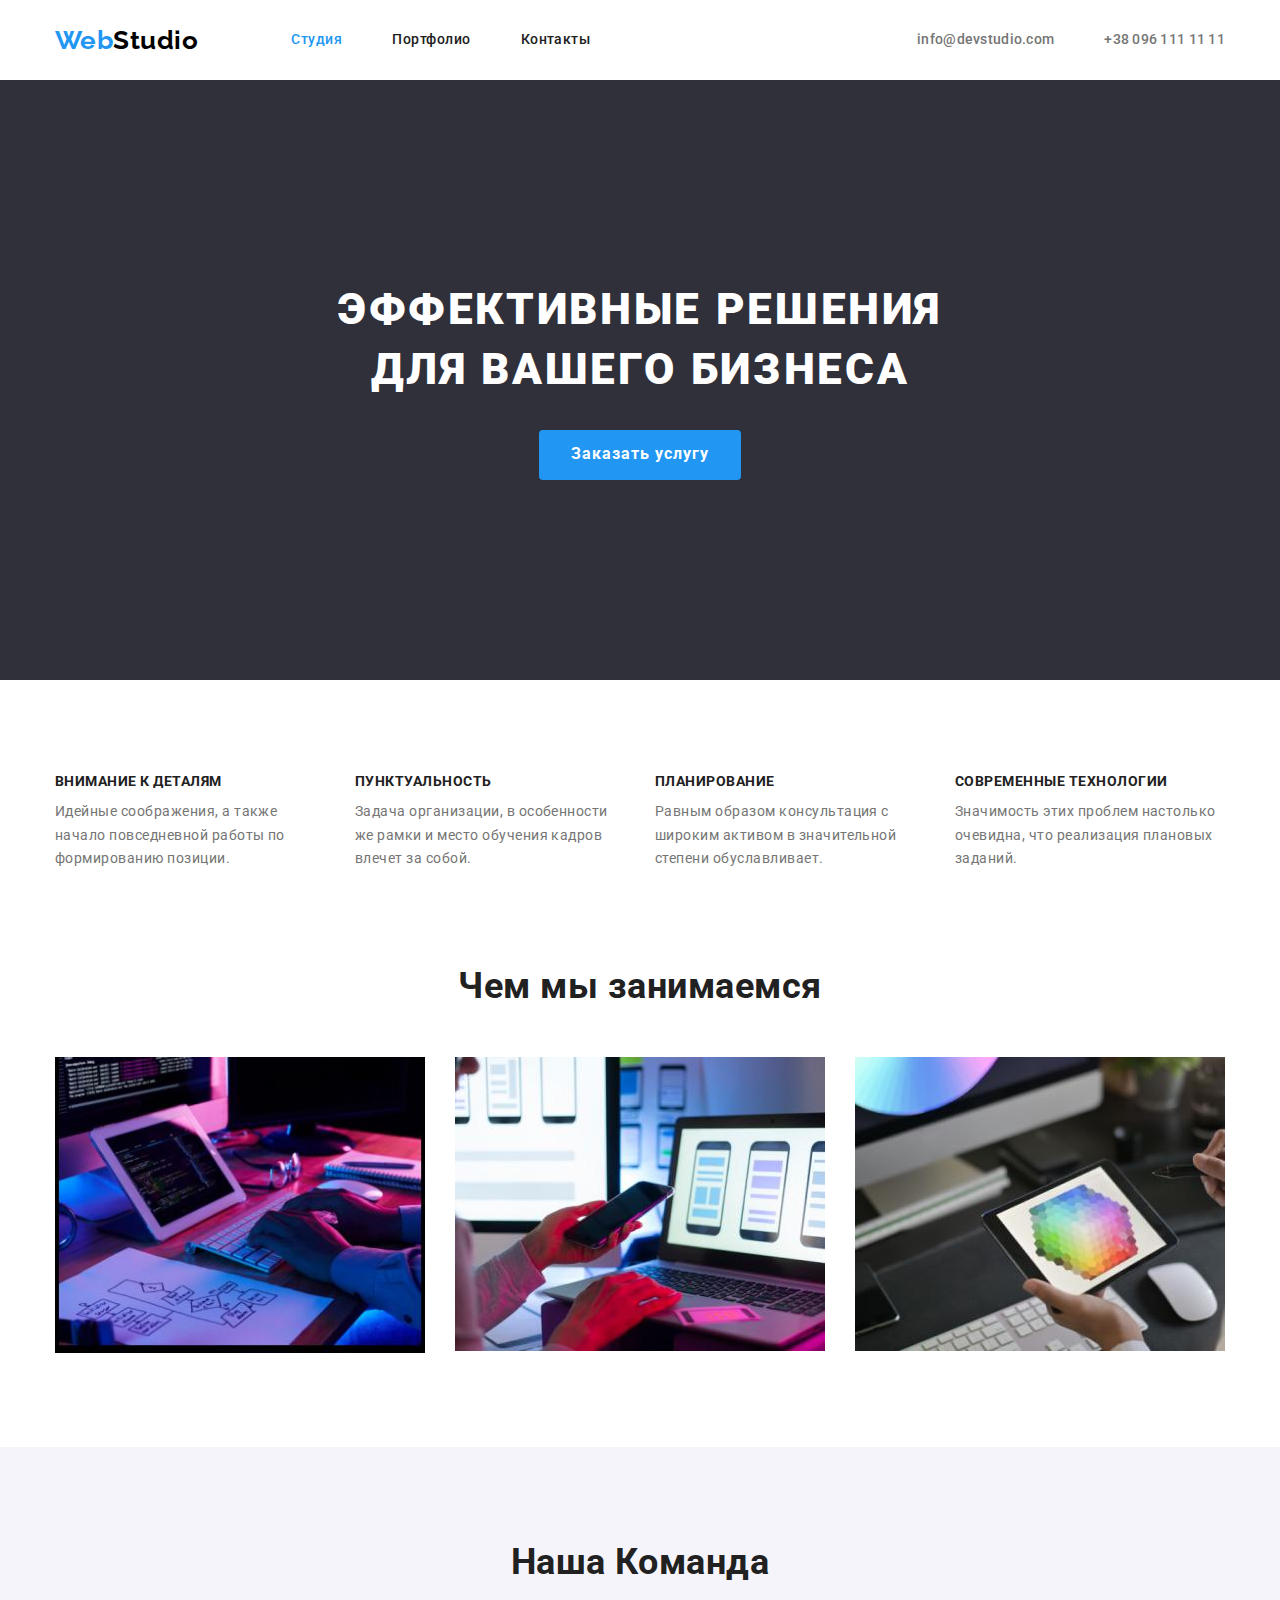
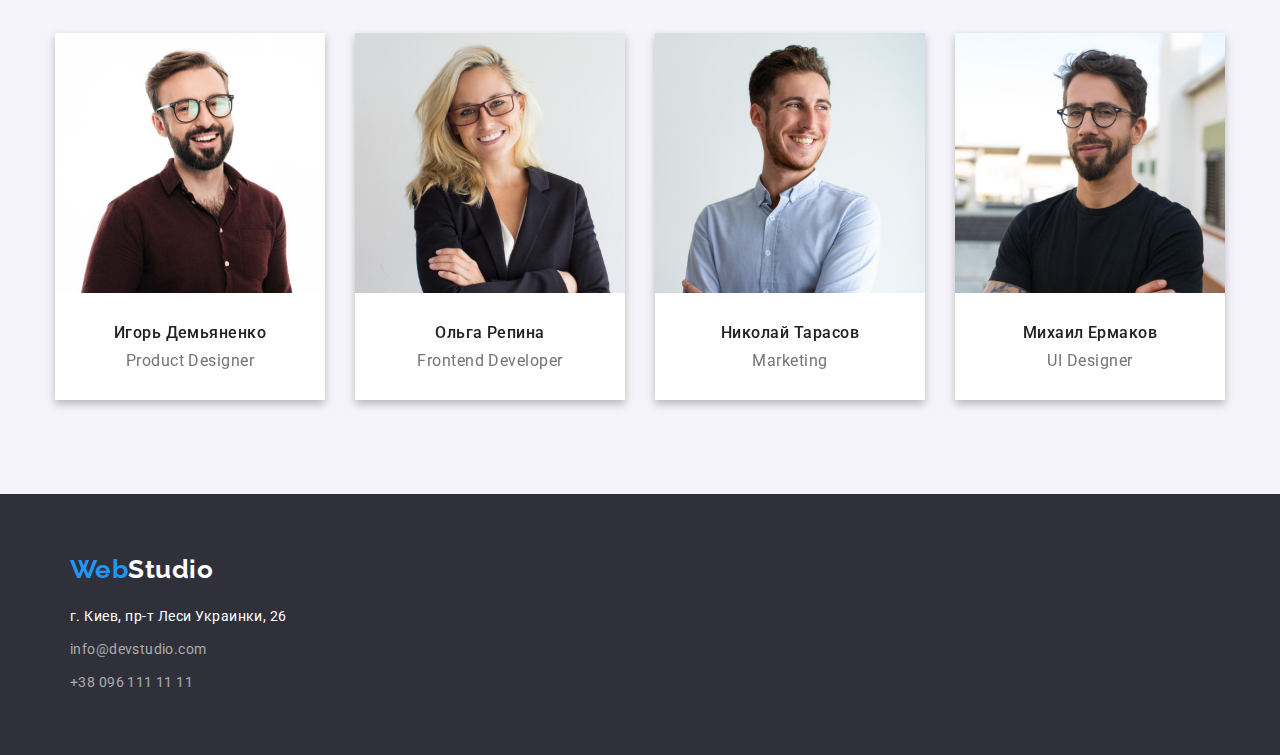
==== index.html @ 94cdcaba "Copying files" ====
<!DOCTYPE html>
<html lang="ru">
<head>
    <meta charset="UTF-8">
    <meta http-equiv="X-UA-Compatible" content="IE=edge">
    <meta name="viewport" content="width=device-width, initial-scale=1.0">
    <title>Студия</title>
    <link rel="preconnect" href="https://fonts.googleapis.com">
    <link rel="preconnect" href="https://fonts.gstatic.com" crossorigin>
    <link href="https://fonts.googleapis.com/css2?family=Raleway:wght@700&family=Roboto:wght@400;500;700;900&display=swap" rel="stylesheet">
    <link rel="stylesheet" href="https://cdnjs.cloudflare.com/ajax/libs/modern-normalize/1.1.0/modern-normalize.min.css">
    <link rel="stylesheet" href="./css/styles.css">
</head>
<body class="page">
        <!-- Header -->
        <header class="header">
            <div class="container nav">
                <nav class="nav-flex">
                    <a href="./index.html" class="logo">Web<span class="studio">Studio</span></a>
                    <ul class="page-nav list">
                        <li class="item"><a href="./index.html" class="link current">Студия</a></li>
                        <li class="item"><a href="./portfolio.html" class="link">Портфолио</a></li>
                        <li class="item"><a href="" class="link">Контакты</a></li>
                    </ul>
                </nav>
                <ul class="page-contacts list">
                    <li class="item"><a href="mailto:info@devstudio.com" class="contacts-link header">info@devstudio.com</a> </li>
                    <li class="item"><a href="tel:+380961111111" class="contacts-link header">+38 096 111 11 11</a> </li>
                </ul>
            </div>
        </header>
        
        <!-- Main -->
        <main>
            <section class="head">
                <div class="container head"> 
                    <h1 class="head-main"> Эффективные решения <br> для вашего бизнеса</h1>
                    <button class="button primary">Заказать услугу</button>
                </div>
            </section>
            <!-- Head -->

            <!-- Наши Особенности -->
            <section class="section our-advantages">
                <div class="container our-advantages">
                    <h2 class="hide">Наши преимущества</h2>
                    <ul class="advantages list">
                        <li class="advantage-teg">
                            <h3 class="title">Внимание к деталям</h3>
                            <p class="advantage-paragraph">Идейные соображения, а также начало повседневной работы по формированию позиции.
                            </p>
                        </li>
                        <li class="advantage-teg">
                            <h3 class="title">Пунктуальность</h3>
                            <p class="advantage-paragraph">Задача организации, в особенности же рамки и место обучения кадров влечет за
                                собой.</p>
                        </li>
                        <li class="advantage-teg">
                            <h3 class="title">Планирование</h3>
                            <p class="advantage-paragraph">Равным образом консультация с широким активом в значительной степени
                                обуславливает.</p>
                        </li>
                        <li class="advantage-teg">
                            <h3 class="title">Современные технологии</h3>
                            <p class="advantage-paragraph">Значимость этих проблем настолько очевидна, что реализация плановых заданий.</p>
                        </li>
                    </ul>
                </div>
            </section>
            <!-- Чем мы занимаемся -->
            <section class="section our-work">
                <div class="container our-work">
                    <h2 class="section-title">Чем мы занимаемся</h2>
                    <ul class="what-we-do list">
                        <li><img src="./images/what_we_do/box1.jpg" alt="working_with_computer" width="370"></li>
                        <li><img src="./images/what_we_do/box2.jpg" alt="phone_with_computer" width="370"></li>
                        <li><img src="./images/what_we_do/box3.jpg" alt="using_tablet" width="370"></li>
                    </ul>
                </div>
            </section>
            <!-- Наша Команда -->
            <section class="section team">
                <div class="container teamlist">
                    <h2 class="section-title">Наша Команда</h2>
                    <ul class="our-team list">
                        <li class="teammate"><img src="./images/ourteam/1.jpg" alt="Product_Designer" width="270">
                            <div class="team-member">
                                <h3 class="title">Игорь Демьяненко</h3>
                                <p>Product Designer</p>
                            </div>
                        </li>
                        <li class="teammate"><img src="./images/ourteam/2.jpg" alt="Frontend_Developer" width="270">
                            <div class="team-member">
                                <h3 class="title">Ольга Репина</h3>
                                <p>Frontend Developer</p>
                            </div>    
                        </li>
                        <li class="teammate"><img src="./images/ourteam/3.jpg" alt="Marketing" width="270">
                            <div class="team-member">
                                <h3 class="title">Николай Тарасов</h3>
                                <p>Marketing</p>
                            </div>
                        </li>
                        <li class="teammate"><img src="./images/ourteam/4.jpg" alt="UI_Designer" width="270">
                            <div class="team-member">
                                <h3 class="title">Михаил Ермаков</h3>
                                <p>UI Designer</p>
                            </div>

                        </li>
                    </ul>
                </div>
                
            </section>
        </main>
        <!-- Bottom -->
        <footer class="footer">
            <div class="container bottom">
                <div class="container bottom-nav">
                    <a href="./index.html" class="logo">Web<span class="studio-footer">Studio</span></a>
                    <address class="adress">
                        <p>
                            г. Киев, пр-т Леси Украинки, 26
                        </p>
                        <ul class="footer-adress list">
                            <li><a href="mailto:info@devstudio.com" class="contacts-link footer">info@devstudio.com</a></li>
                            <li><a href="tel:+380961111111" class="contacts-link footer">+38 096 111 11 11</a></li>
                        </ul>
                    </address>
                </div>
            </div>
        </footer>
</body>
</html>
---- css/styles.css ----
:root {
    --primary-text-color: #757575;
    --title-text-color: #212121;
    --accent-text-color: #2196F3;
    --background-color: #FFFFFF;
    --background-color-special: #2F303A;
    --additionat-text-color: #FFFFFF;
    --portfolio-button-background: #F5F4FA;
    --primary-botton-hover :#188CE8;
    --our-team-bg-color :#F5F4FA;
    --footer-adress-color :rgba(100%, 100%, 100%, 60%);
    --bottom-border-header :#ECECEC;
}

/* Body */
h1,h2,h3,ul,p {
    padding: 0;
    margin: 0;
}
.page {
    background-color: var(--background-color);
    color: var(--primary-text-color);
    font-family: 'Roboto', sans-serif;
    letter-spacing: 0.03em;
}
.container {
    width: 1200px;
    padding-left: 15px;
    padding-right: 15px;
    margin-left: auto;
    margin-right: auto;
}
.section {
    padding-top: 94px;
    padding-bottom: 94px;
}

/* Header */
.header {
    border-bottom:var(--bottom-border-header);
    display: block;
}
.logo {
    color: var(--accent-text-color);
    font-family: 'Raleway',sans-serif;
    font-weight: 700;
    font-size: 26px;
    line-height: 1.19;
}

.list {
    list-style: none;
}

.studio {
    color: #000000;
}

/* Page-nav */
.nav-flex, .page-nav, .page-contacts, .container.nav {
    display: flex;
    align-items: center;
}


.page-nav.list .item:not(:last-child) {
    margin-right: 50px;
}
.page-nav {
   margin-left: 93px; 
}

.page-nav .link {
    display: block;
    padding-top: 32px;
    padding-bottom: 32px;

    color: var(--title-text-color);
    font-family: inherit;
    font-weight: 500;
    font-size: 14px;
    line-height: 1.14;
}
.page-nav .link:hover,
.page-nav .link:focus {
    color: var(--accent-text-color);
}
.page-nav .link.current {
    color: var(--accent-text-color)
}

/* Contacts */

.page-contacts .item + .item {
    margin-left: 50px;
}
.contacts-link.header{
color: var(--primary-text-color);

font-family: inherit;
font-weight: 500;
font-size: 14px;
line-height: 1.14;
letter-spacing: 0.02em;
}

.contacts-link.header:hover,
.contacts-link.header:focus 
{color: var(--accent-text-color);}

.page-contacts {
    margin-left: auto;
}
/* Main */
.section-title {
    color:var(--title-text-color) ;
    margin-bottom: 50px;
}

.section-title {
font-weight: 700;
font-size: 36px;
line-height: 42px;
text-align: center;

}

/* Section 1 Head */
.head {
    color: var(--additionat-text-color);
    background-color: var(--background-color-special);
    text-align: center;


}
.head-main {
    margin-bottom: 30px;

    font-family: inherit;
    font-weight: 900;
    font-size: 44px;
    line-height: 1.36;
    text-align: center;
    text-transform: uppercase;
    letter-spacing: 0.06em;
}
.container.head {
    padding-top: 200px;
    padding-bottom: 200px;
}

/* Section 2 advantages */
.hide {
    display: none;
}
.title {
    color:var(--title-text-color) ;

}
.advantages.list {
    display: flex;
    flex-wrap: wrap;
}
.advantages .advantage-teg {
    width: 270px;
}
.advantages .advantage-teg:not(:last-child) {
    margin-right: 30px;
}
.advantages.list .title {
font-weight: 700;
font-size: 14px;
line-height: 1.14;
text-transform: uppercase;

margin-bottom: 10px;
}
.advantage-paragraph {
font-size: 14px;
line-height: 1.71;
}


/* Section 3 what we do */
.section.our-work {
    padding-top: 0px;
}
.what-we-do {
    list-style: none;
    display: flex;
    justify-content: space-between;
}
.what-we-do img {
    display: block;
}

/* Our team */
.section.team {
    background-color:var(--our-team-bg-color) ;
}
.teammate {
filter: drop-shadow(0px 4px 4px rgba(0, 0, 0, 0.25));
}
.teammate img {
    display: block;
}
.our-team.list .title {
font-weight: 500;
font-size: 16px;
line-height: 1.19;

margin-bottom: 10px;
}
.our-team {
    display: flex;
}
.our-team .teammate:not(:last-child) {
    margin-right: 30px;
}
.teammate {
    background-color: var(--background-color);
}
.team-member {
    padding-top: 30px;
    padding-bottom: 30px;
    display: block;
    text-align: center;
    
}


/* Footer */
.footer {
    background-color: var(--background-color-special);
}
.studio-footer {
    color: var(--additionat-text-color);
}
.adress {
color: var(--additionat-text-color);
font-style: normal;
font-size: 14px;
line-height: 1.71;
}
.footer-adress.list :first-child {
    margin-bottom: 9px;
}
.contacts-link.footer {
color: var(--footer-adress-color);

font-size: 14px;
line-height: 1.71;
font-family: inherit;
letter-spacing: 0.03em;
}
.contacts-link, .link, .logo {
    text-decoration: none;
}
.contacts-link.footer:hover,
.contacts-link.footer:focus {
    color: var(--accent-text-color);
}
.container.bottom {
    padding-top: 60px;
    padding-bottom: 60px;
}
.container.bottom-nav {
    display: block;
} 
.container.bottom-nav .logo {
    margin-bottom: 20px;
    display: block;
}
.adress p {
  margin-bottom: 9px;  
}

/* Button */
.button {
    color: var(--additionat-text-color);
    background-color: var(--accent-text-color);
    cursor: pointer;
    border-radius: 4px;
    text-align: center;
}

.button.primary{
    color: var(--additionat-text-color);
    background-color: var(--accent-text-color);
    border: none;
    text-decoration: none;
    padding: 10px 32px;

    font-family: inherit;
    font-weight: 700;
    font-size: 16px;
    line-height: 1,88;
    min-height: 50px;
    min-width: 200px;
    letter-spacing: 0.06em;

}
.button.primary:hover {
    background-color:var(--primary-botton-hover) ;
}




/* Portfolio */
.filter {
    display: flex;
    justify-content: center;
    margin-bottom: 50px;
}
.filter li:not(:last-child) {
    margin-right: 8px;
}

.projects {
    display: flex;
    flex-wrap: wrap;
}
.project-items img {
    display: block;
}

.portfolio-flex {
    margin-right: 30px;
    margin-bottom: 30px;
}

.portfolio-flex:nth-child(3n) {
    margin-right: 0px;

}
.portfolio-flex:nth-last-child(-n+3) {
    margin-bottom: 0;
}

.projects.list .project-items {
    text-decoration: none;
}
.project-item {
    display: block;
    padding-top: 20px;
    padding-bottom: 20px;
    padding-left: 24px;
    padding-right: 24px;
    border: 1px solid #EEEEEE
}

.projects.list .title {
font-weight: 700;
font-size: 18px;
line-height: 2;
letter-spacing: 0.06em;
padding-bottom: 4px;
}

.projects.list p {
font-size: 16px;
line-height: 1.88;
letter-spacing: 0.03em;
color: var(--primary-text-color);
}

.button.selection {
color: var(--title-text-color);
background-color: var(--portfolio-button-background);

font-family: inherit;
font-weight: 500;
font-size: 16px;
line-height: 1.62;
text-align: center;

border: none;
padding: 6px 22px;
}

.button.selection:hover,
.button.selection:focus {
    background-color: var(--accent-text-color);
    color: var(--additionat-text-color);
    filter: drop-shadow(0px 4px 4px rgba(0, 0, 0, 0.25));
}
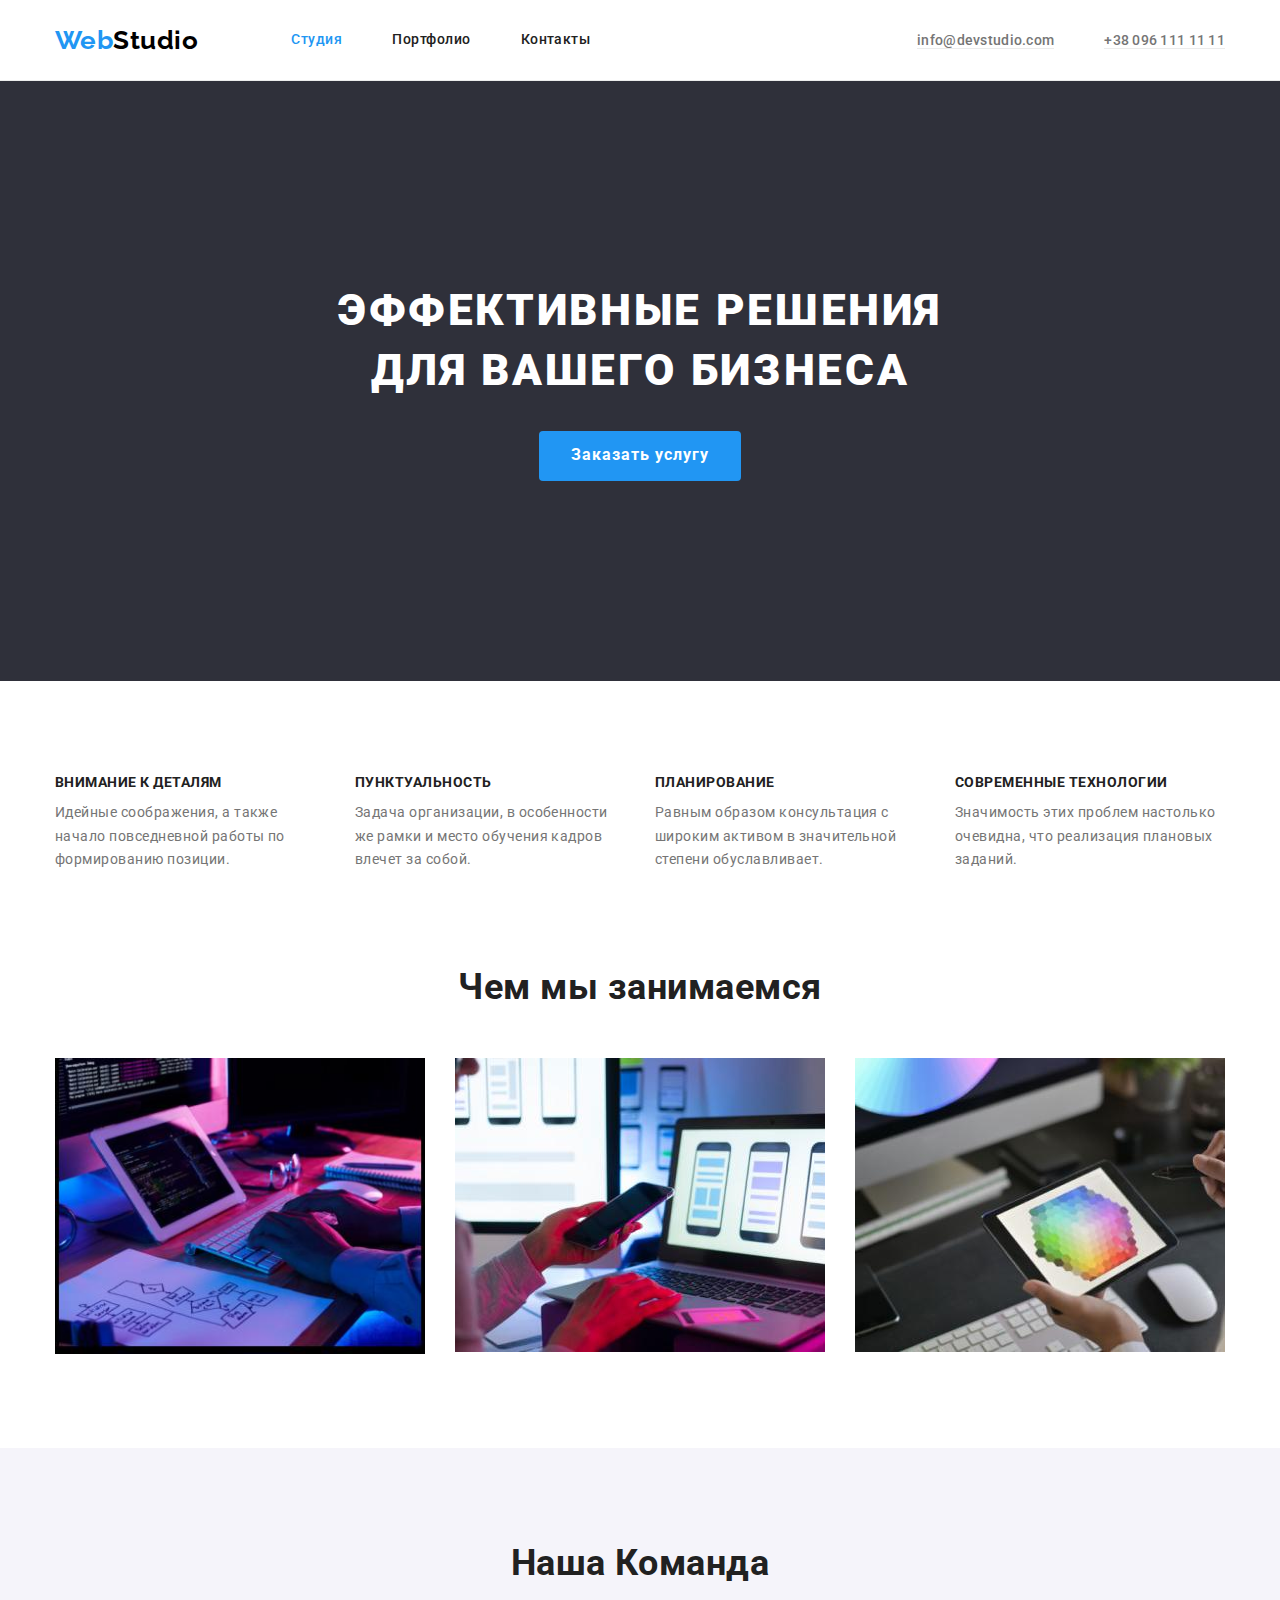
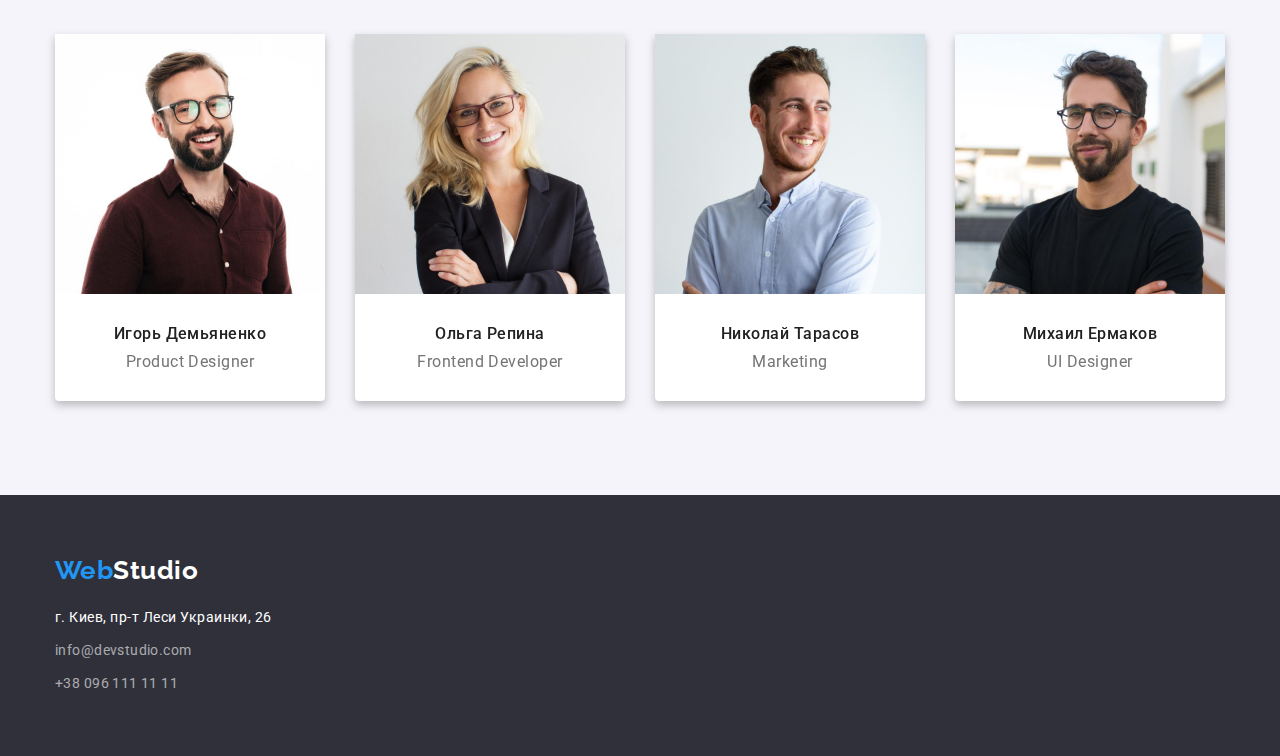
==== commit 47fd4e92: "correction form HW3" ====
--- a/index.html
+++ b/index.html
@@ -33,7 +33,7 @@
         <!-- Main -->
         <main>
             <section class="head">
-                <div class="container head"> 
+                <div class="container"> 
                     <h1 class="head-main"> Эффективные решения <br> для вашего бизнеса</h1>
                     <button class="button primary">Заказать услугу</button>
                 </div>
@@ -43,7 +43,7 @@
             <!-- Наши Особенности -->
             <section class="section our-advantages">
                 <div class="container our-advantages">
-                    <h2 class="hide">Наши преимущества</h2>
+                    <h2 class="hide-advantages">Наши преимущества</h2>
                     <ul class="advantages list">
                         <li class="advantage-teg">
                             <h3 class="title">Внимание к деталям</h3>
@@ -114,20 +114,18 @@
             </section>
         </main>
         <!-- Bottom -->
-        <footer class="footer">
+        <footer class="footer-main">
             <div class="container bottom">
-                <div class="container bottom-nav">
-                    <a href="./index.html" class="logo">Web<span class="studio-footer">Studio</span></a>
-                    <address class="adress">
-                        <p>
-                            г. Киев, пр-т Леси Украинки, 26
-                        </p>
-                        <ul class="footer-adress list">
-                            <li><a href="mailto:info@devstudio.com" class="contacts-link footer">info@devstudio.com</a></li>
-                            <li><a href="tel:+380961111111" class="contacts-link footer">+38 096 111 11 11</a></li>
-                        </ul>
-                    </address>
-                </div>
+                <a href="./index.html" class="logo">Web<span class="studio-footer">Studio</span></a>
+                <address class="adress">
+                    <p>
+                        г. Киев, пр-т Леси Украинки, 26
+                    </p>
+                    <ul class="footer-adress list">
+                        <li><a href="mailto:info@devstudio.com" class="contacts-link footer">info@devstudio.com</a></li>
+                        <li><a href="tel:+380961111111" class="contacts-link footer">+38 096 111 11 11</a></li>
+                    </ul>
+                </address>
             </div>
         </footer>
 </body>
--- a/css/styles.css
+++ b/css/styles.css
@@ -37,8 +37,7 @@
 
 /* Header */
 .header {
-    border-bottom:var(--bottom-border-header);
-    display: block;
+    border-bottom:1px solid var(--bottom-border-header);
 }
 .logo {
     color: var(--accent-text-color);
@@ -132,6 +131,8 @@
     text-align: center;
 
 
+    padding-top: 200px;
+    padding-bottom: 200px
 }
 .head-main {
     margin-bottom: 30px;
@@ -144,15 +145,21 @@
     text-transform: uppercase;
     letter-spacing: 0.06em;
 }
-.container.head {
-    padding-top: 200px;
-    padding-bottom: 200px;
-}
 
 /* Section 2 advantages */
-.hide {
-    display: none;
-}
+.hide-advantages {
+position: absolute;
+width: 1px;
+height: 1px;
+margin: -1px;
+border: 0;
+padding: 0;
+
+white-space: nowrap;
+clip-path: inset(100%);
+clip: rect(0 0 0 0);
+overflow: hidden;
+    }
 .title {
     color:var(--title-text-color) ;
 
@@ -200,6 +207,7 @@
 }
 .teammate {
 filter: drop-shadow(0px 4px 4px rgba(0, 0, 0, 0.25));
+border-radius: 4px;
 }
 .teammate img {
     display: block;
@@ -223,15 +231,17 @@
 .team-member {
     padding-top: 30px;
     padding-bottom: 30px;
-    display: block;
     text-align: center;
     
 }
 
 
 /* Footer */
-.footer {
+.footer-main {
     background-color: var(--background-color-special);
+    padding-top: 60px;
+    padding-bottom: 60px;
+    
 }
 .studio-footer {
     color: var(--additionat-text-color);
@@ -260,14 +270,8 @@
 .contacts-link.footer:focus {
     color: var(--accent-text-color);
 }
-.container.bottom {
-    padding-top: 60px;
-    padding-bottom: 60px;
-}
-.container.bottom-nav {
-    display: block;
-} 
-.container.bottom-nav .logo {
+
+.container.bottom .logo {
     margin-bottom: 20px;
     display: block;
 }
@@ -342,12 +346,13 @@
     text-decoration: none;
 }
 .project-item {
-    display: block;
     padding-top: 20px;
     padding-bottom: 20px;
     padding-left: 24px;
     padding-right: 24px;
-    border: 1px solid #EEEEEE
+    border: 1px solid #EEEEEE;
+    border-top: none;
+    
 }
 
 .projects.list .title {
@@ -355,7 +360,7 @@
 font-size: 18px;
 line-height: 2;
 letter-spacing: 0.06em;
-padding-bottom: 4px;
+margin-bottom: 4px;
 }
 
 .projects.list p {
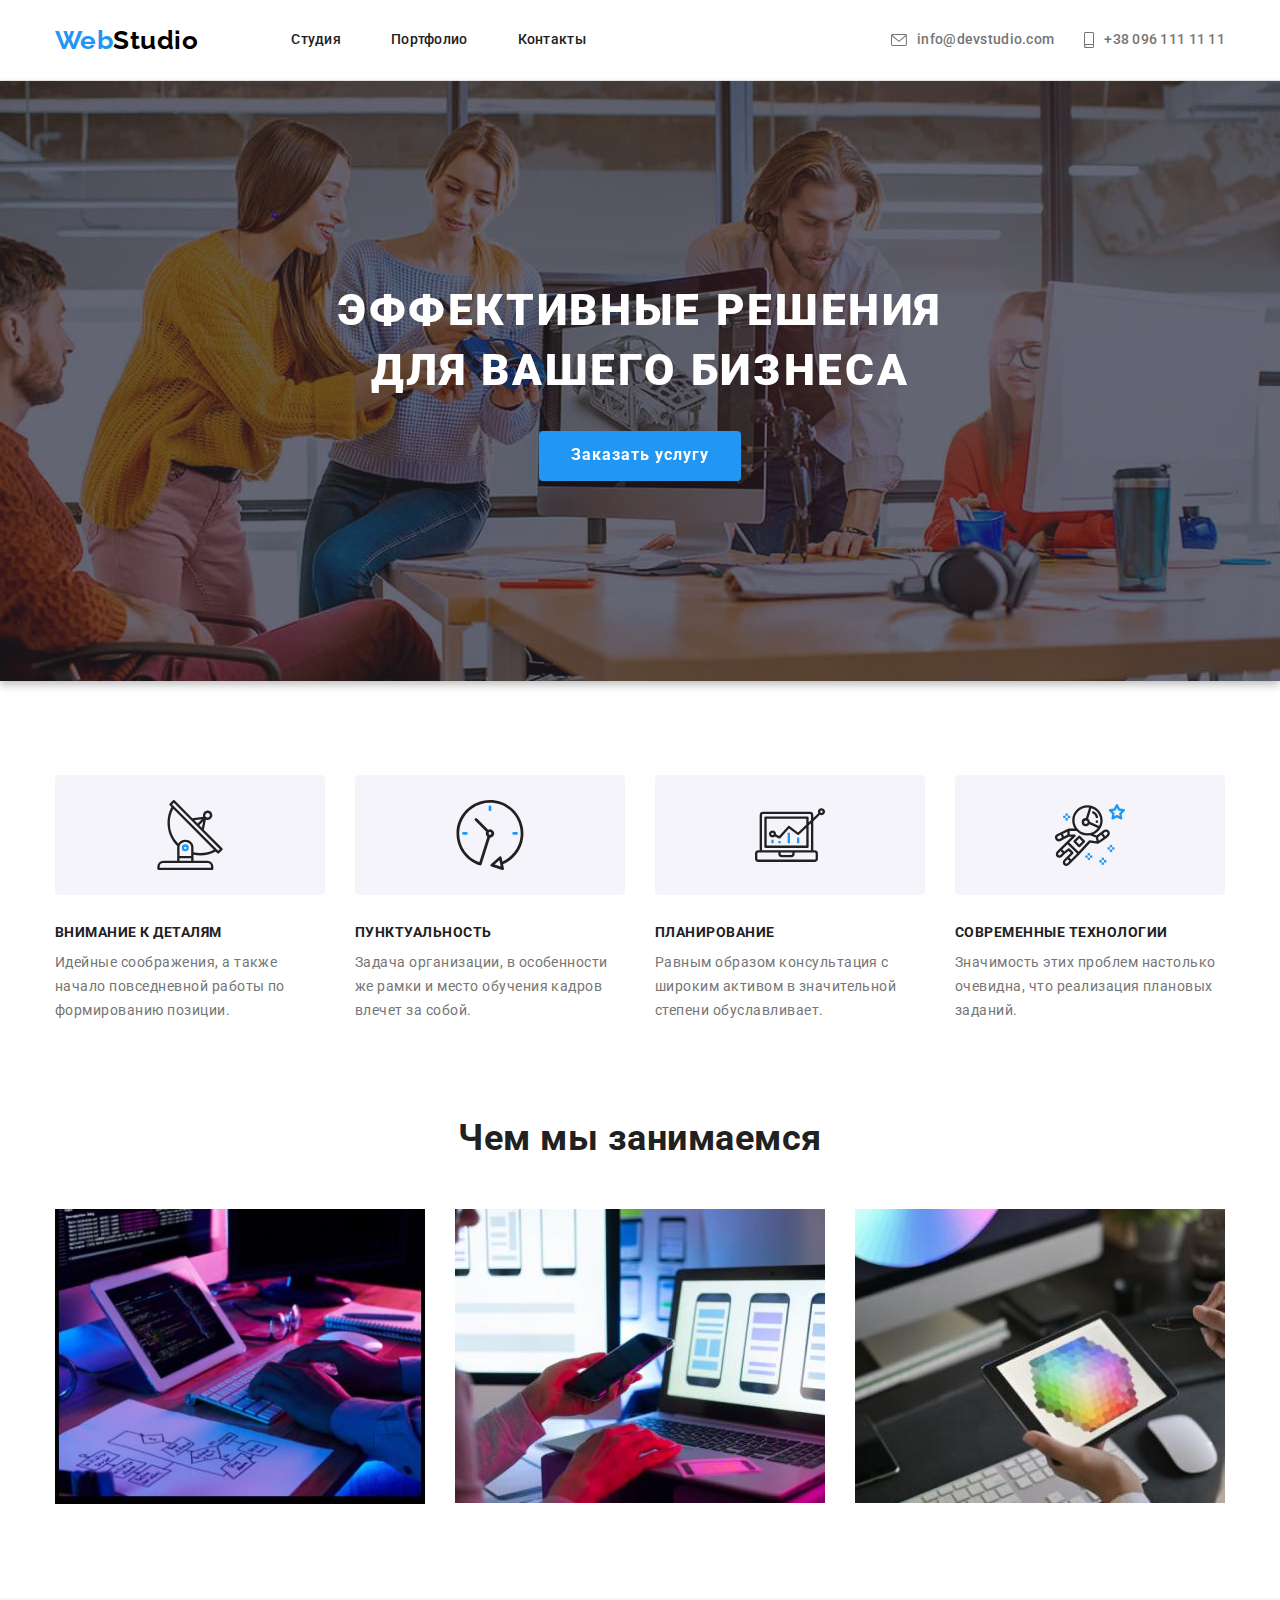
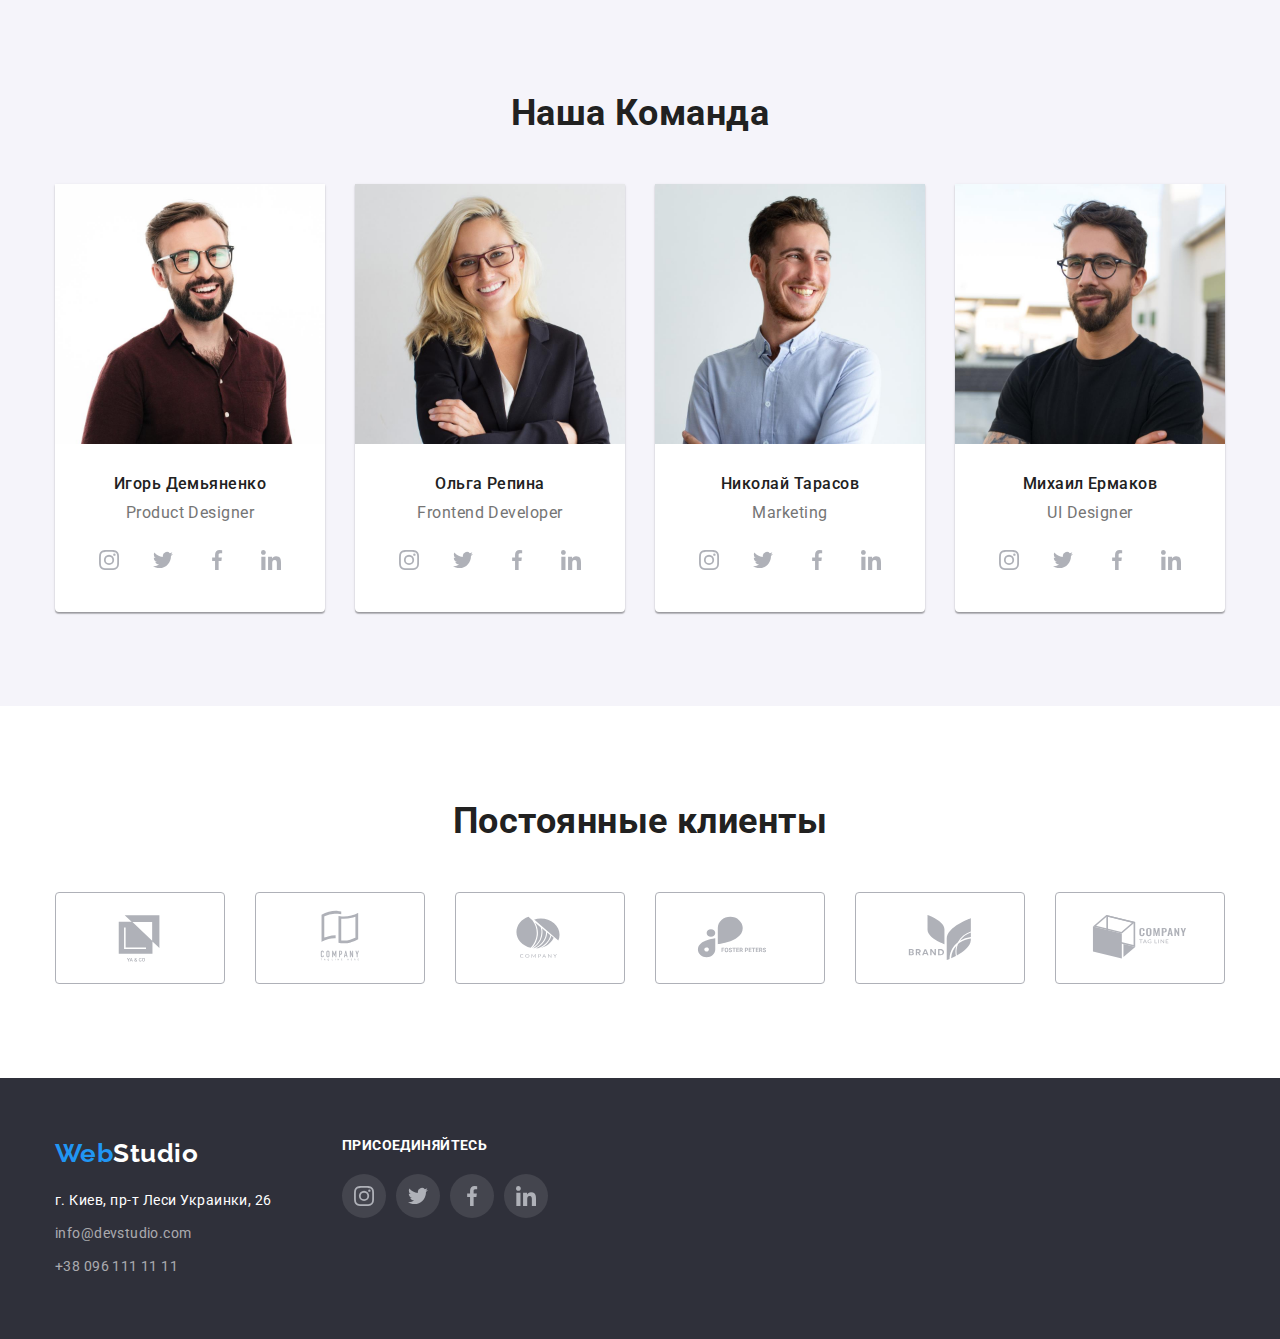
==== commit 3631ec05: "svg complete" ====
--- a/index.html
+++ b/index.html
@@ -13,7 +13,7 @@
 </head>
 <body class="page">
         <!-- Header -->
-        <header class="header">
+        <header class="header-main">
             <div class="container nav">
                 <nav class="nav-flex">
                     <a href="./index.html" class="logo">Web<span class="studio">Studio</span></a>
@@ -24,8 +24,22 @@
                     </ul>
                 </nav>
                 <ul class="page-contacts list">
-                    <li class="item"><a href="mailto:info@devstudio.com" class="contacts-link header">info@devstudio.com</a> </li>
-                    <li class="item"><a href="tel:+380961111111" class="contacts-link header">+38 096 111 11 11</a> </li>
+                    <li class="item">
+                        <a href="mailto:info@devstudio.com" class="contacts-link header">
+                            <svg class="svg-header" width="16px" height="12px">
+                                <use href="./images/icons.svg#icon-envelope"></use>
+                            </svg>
+                            info@devstudio.com
+                        </a>
+                    </li>
+                    <li class="item">
+                        <a href="tel:+380961111111" class="contacts-link header">
+                            <svg class="svg-header" width="10px" height="16px">
+                                <use href="./images/icons.svg#icon-smartphone"></use>
+                            </svg>
+                            +38 096 111 11 11
+                        </a> 
+                    </li>
                 </ul>
             </div>
         </header>
@@ -46,21 +60,41 @@
                     <h2 class="hide-advantages">Наши преимущества</h2>
                     <ul class="advantages list">
                         <li class="advantage-teg">
+                            <div class="svg-section-2">
+                                <svg class="svg-advantages" width="70px" height="70px">
+                                    <use href="./images/icons.svg#icon-antenna"></use>
+                                </svg>
+                            </div>
                             <h3 class="title">Внимание к деталям</h3>
                             <p class="advantage-paragraph">Идейные соображения, а также начало повседневной работы по формированию позиции.
                             </p>
                         </li>
                         <li class="advantage-teg">
+                            <div class="svg-section-2">
+                                <svg class="svg-advantages" width="70px" height="70px">
+                                    <use href="./images/icons.svg#icon-clock"></use>
+                                </svg>
+                            </div>
                             <h3 class="title">Пунктуальность</h3>
                             <p class="advantage-paragraph">Задача организации, в особенности же рамки и место обучения кадров влечет за
                                 собой.</p>
                         </li>
                         <li class="advantage-teg">
+                            <div class="svg-section-2">
+                                <svg class="svg-advantages" width="70px" height="70px">
+                                    <use href="./images/icons.svg#icon-diagram"></use>
+                                </svg>
+                            </div>
                             <h3 class="title">Планирование</h3>
                             <p class="advantage-paragraph">Равным образом консультация с широким активом в значительной степени
                                 обуславливает.</p>
                         </li>
                         <li class="advantage-teg">
+                            <div class="svg-section-2">
+                                <svg class="svg-advantages" width="70px" height="70px">
+                                    <use href="./images/icons.svg#icon-astronaut"></use>
+                                </svg>
+                            </div>
                             <h3 class="title">Современные технологии</h3>
                             <p class="advantage-paragraph">Значимость этих проблем настолько очевидна, что реализация плановых заданий.</p>
                         </li>
@@ -87,46 +121,250 @@
                             <div class="team-member">
                                 <h3 class="title">Игорь Демьяненко</h3>
                                 <p>Product Designer</p>
+                                <ul class="social-link-team">
+                                    <li class="social-link">
+                                        <a href="https://www.instagram.com/" class="link-icon">
+                                            <svg class="svg-teammate" width="20px" height="20px">
+                                                <use href="./images/icons.svg#icon-instagram"></use>
+                                            </svg>
+                                        </a>
+                                    </li>
+                                    <li class="social-link">
+                                        <a href="https://twitter.com/" class="link-icon">
+                                            <svg class="svg-teammate" width="20px" height="20px">
+                                                <use href="./images/icons.svg#icon-twitter"></use>
+                                            </svg>
+                                        </a>
+                                    </li>
+                                    <li class="social-link">
+                                        <a href="https://uk-ua.facebook.com/" class="link-icon">
+                                            <svg class="svg-teammate" width="20px" height="20px">
+                                                <use href="./images/icons.svg#icon-facebook"></use>
+                                            </svg>
+                                        </a>
+                                    </li>
+                                    <li class="social-link">
+                                        <a href="https://www.linkedin.com/" class="link-icon">
+                                            <svg class="svg-teammate" width="20px" height="20px">
+                                                <use href="./images/icons.svg#icon-linkedin"></use>
+                                            </svg>
+                                        </a>
+                                    </li>
+                                </ul>
                             </div>
                         </li>
                         <li class="teammate"><img src="./images/ourteam/2.jpg" alt="Frontend_Developer" width="270">
                             <div class="team-member">
                                 <h3 class="title">Ольга Репина</h3>
                                 <p>Frontend Developer</p>
+                                <ul class="social-link-team">
+                                    <li class="social-link">
+                                        <a href="https://www.instagram.com/" class="link-icon">
+                                            <svg class="svg-teammate" width="20px" height="20px">
+                                                <use href="./images/icons.svg#icon-instagram"></use>
+                                            </svg>
+                                        </a>
+                                    </li>
+                                    <li class="social-link">
+                                        <a href="https://twitter.com/" class="link-icon">
+                                            <svg class="svg-teammate" width="20px" height="20px">
+                                                <use href="./images/icons.svg#icon-twitter"></use>
+                                            </svg>
+                                        </a>
+                                    </li>
+                                    <li class="social-link">
+                                        <a href="https://uk-ua.facebook.com/" class="link-icon">
+                                            <svg class="svg-teammate" width="20px" height="20px">
+                                                <use href="./images/icons.svg#icon-facebook"></use>
+                                            </svg>
+                                        </a>
+                                    </li>
+                                    <li class="social-link">
+                                        <a href="https://www.linkedin.com/" class="link-icon">
+                                            <svg class="svg-teammate" width="20px" height="20px">
+                                                <use href="./images/icons.svg#icon-linkedin"></use>
+                                            </svg>
+                                        </a>
+                                    </li>
+                                </ul>
                             </div>    
                         </li>
                         <li class="teammate"><img src="./images/ourteam/3.jpg" alt="Marketing" width="270">
                             <div class="team-member">
                                 <h3 class="title">Николай Тарасов</h3>
                                 <p>Marketing</p>
+                                <ul class="social-link-team">
+                                    <li class="social-link">
+                                        <a href="https://www.instagram.com/" class="link-icon">
+                                            <svg class="svg-teammate" width="20px" height="20px">
+                                                <use href="./images/icons.svg#icon-instagram"></use>
+                                            </svg>
+                                        </a>
+                                    </li>
+                                    <li class="social-link">
+                                        <a href="https://twitter.com/" class="link-icon">
+                                            <svg class="svg-teammate" width="20px" height="20px">
+                                                <use href="./images/icons.svg#icon-twitter"></use>
+                                            </svg>
+                                        </a>
+                                    </li>
+                                    <li class="social-link">
+                                        <a href="https://uk-ua.facebook.com/" class="link-icon">
+                                            <svg class="svg-teammate" width="20px" height="20px">
+                                                <use href="./images/icons.svg#icon-facebook"></use>
+                                            </svg>
+                                        </a>
+                                    </li>
+                                    <li class="social-link">
+                                        <a href="https://www.linkedin.com/" class="link-icon">
+                                            <svg class="svg-teammate" width="20px" height="20px">
+                                                <use href="./images/icons.svg#icon-linkedin"></use>
+                                            </svg>
+                                        </a>
+                                    </li>
+                                </ul>
                             </div>
                         </li>
                         <li class="teammate"><img src="./images/ourteam/4.jpg" alt="UI_Designer" width="270">
                             <div class="team-member">
                                 <h3 class="title">Михаил Ермаков</h3>
                                 <p>UI Designer</p>
+                                <ul class="social-link-team">
+                                    <li class="social-link">
+                                        <a href="https://www.instagram.com/" class="link-icon">
+                                            <svg class="svg-teammate" width="20px" height="20px">
+                                                <use href="./images/icons.svg#icon-instagram"></use>
+                                            </svg>
+                                        </a>
+                                    </li>
+                                    <li class="social-link">
+                                        <a href="https://twitter.com/" class="link-icon">
+                                            <svg class="svg-teammate" width="20px" height="20px">
+                                                <use href="./images/icons.svg#icon-twitter"></use>
+                                            </svg>
+                                        </a>
+                                    </li>
+                                    <li class="social-link">
+                                        <a href="https://uk-ua.facebook.com/" class="link-icon">
+                                            <svg class="svg-teammate" width="20px" height="20px">
+                                                <use href="./images/icons.svg#icon-facebook"></use>
+                                            </svg>
+                                        </a>
+                                    </li>
+                                    <li class="social-link">
+                                        <a href="https://www.linkedin.com/" class="link-icon">
+                                            <svg class="svg-teammate" width="20px" height="20px">
+                                                <use href="./images/icons.svg#icon-linkedin"></use>
+                                            </svg>
+                                        </a>
+                                    </li>
+                                </ul>
                             </div>
 
                         </li>
                     </ul>
                 </div>
                 
+            </section>
+            <section class="section clients">
+                <h2 class="section-title">Постоянные клиенты</h2>
+                <ul class="our-clients">
+                    <li class="client">
+                        <a href="">
+                            <svg class="svg-client" width="106px" height="60px">
+                                <use href="./images/icons.svg#icon-Logo"></use>
+                            </svg>
+                        </a>
+                    </li>
+                    <li class="client">
+                        <a href="">
+                            <svg class="svg-client" width="106px" height="60px">
+                                <use href="./images/icons.svg#icon-Logo-1"></use>
+                            </svg>
+                        </a>
+                    </li>
+                    <li class="client">
+                        <a href="">
+                            <svg class="svg-client" width="106px" height="60px">
+                                <use href="./images/icons.svg#icon-Logo-2"></use>
+                            </svg>
+                        </a>
+                    </li>
+                    <li class="client">
+                        <a href="">
+                            <svg class="svg-client" width="106px" height="60px">
+                                <use href="./images/icons.svg#icon-Logo-3"></use>
+                            </svg>
+                        </a>
+                    </li>
+                    <li class="client">
+                        <a href="">
+                            <svg class="svg-client" width="106px" height="60px">
+                                <use href="./images/icons.svg#icon-Logo-4"></use>
+                            </svg>
+                        </a>
+                    </li>
+                    <li class="client">
+                        <a href="">
+                            <svg class="svg-client" width="106px" height="60px">
+                                <use href="./images/icons.svg#icon-Logo-5"></use>
+                            </svg>
+                        </a>
+                    </li>
+                </ul>
             </section>
         </main>
         <!-- Bottom -->
         <footer class="footer-main">
             <div class="container bottom">
-                <a href="./index.html" class="logo">Web<span class="studio-footer">Studio</span></a>
-                <address class="adress">
-                    <p>
-                        г. Киев, пр-т Леси Украинки, 26
-                    </p>
-                    <ul class="footer-adress list">
-                        <li><a href="mailto:info@devstudio.com" class="contacts-link footer">info@devstudio.com</a></li>
-                        <li><a href="tel:+380961111111" class="contacts-link footer">+38 096 111 11 11</a></li>
-                    </ul>
-                </address>
+                <div>
+                    <a href="./index.html" class="logo">Web<span class="studio-footer">Studio</span></a>
+                    <address class="adress">
+                        <p>
+                            г. Киев, пр-т Леси Украинки, 26
+                        </p>
+                        <ul class="footer-adress list">
+                            <li><a href="mailto:info@devstudio.com" class="contacts-link footer">info@devstudio.com</a></li>
+                            <li><a href="tel:+380961111111" class="contacts-link footer">+38 096 111 11 11</a></li>
+                        </ul>
+                    </address>
+                </div>
+                <div class="join">
+                    <p>присоединяйтесь</p>
+                    <ul class="social-link-footer">
+                        <li>
+                            <a href="https://www.instagram.com/" class="link-icon">
+                                <svg class="svg-teammate" width="20px" height="20px">
+                                    <use href="./images/icons.svg#icon-instagram"></use>
+                                </svg>
+                            </a>
+                        </li>
+                        <li>
+                            <a href="https://twitter.com/" class="link-icon">
+                                <svg class="svg-teammate" width="20px" height="20px">
+                                    <use href="./images/icons.svg#icon-twitter"></use>
+                                </svg>
+                            </a>
+                        </li>
+                        <li>
+                            <a href="https://uk-ua.facebook.com/" class="link-icon">
+                                <svg class="svg-teammate" width="20px" height="20px">
+                                    <use href="./images/icons.svg#icon-facebook"></use>
+                                </svg>
+                            </a>
+                        </li>
+                        <li>
+                            <a href="https://www.linkedin.com/" class="link-icon">
+                                <svg class="svg-teammate" width="20px" height="20px">
+                                    <use href="./images/icons.svg#icon-linkedin"></use>
+                                </svg>
+                            </a>
+                        </li>
+                    </ul>
+                </div>
             </div>
         </footer>
 </body>
 </html>
+
+
--- a/css/styles.css
+++ b/css/styles.css
@@ -10,6 +10,10 @@
     --our-team-bg-color :#F5F4FA;
     --footer-adress-color :rgba(100%, 100%, 100%, 60%);
     --bottom-border-header :#ECECEC;
+    --link-main-color :#AFB1B8;
+    --button-bg-color : #2196F3;
+    --button-text-alternative-color: #FFFFFF;
+    --clients-order : #AFB1B8;
 }
 
 /* Body */
@@ -36,7 +40,7 @@
 }
 
 /* Header */
-.header {
+.header-main {
     border-bottom:1px solid var(--bottom-border-header);
 }
 .logo {
@@ -79,22 +83,28 @@
     font-weight: 500;
     font-size: 14px;
     line-height: 1.14;
+    letter-spacing: 0.28px;
 }
 .page-nav .link:hover,
 .page-nav .link:focus {
     color: var(--accent-text-color);
 }
-.page-nav .link.current {
-    color: var(--accent-text-color)
-}
 
 /* Contacts */
+.svg-header {
+    margin-right: 10px;
+    fill: currentColor;
+}
+
 
 .page-contacts .item + .item {
-    margin-left: 50px;
+    margin-left: 30px;
 }
 .contacts-link.header{
 color: var(--primary-text-color);
+align-items: center;
+
+display: flex;
 
 font-family: inherit;
 font-weight: 500;
@@ -103,9 +113,15 @@
 letter-spacing: 0.02em;
 }
 
+.contacts-link.header:hover .svg-header,
+.contacts-link.header:focus .svg-header {
+    fill: var(--accent-text-color);
+} 
+
 .contacts-link.header:hover,
 .contacts-link.header:focus 
 {color: var(--accent-text-color);}
+
 
 .page-contacts {
     margin-left: auto;
@@ -121,16 +137,23 @@
 font-size: 36px;
 line-height: 42px;
 text-align: center;
-
 }
 
 /* Section 1 Head */
 .head {
     color: var(--additionat-text-color);
-    background-color: var(--background-color-special);
+    background-color: var(--background-color-special),;
     text-align: center;
 
-
+    background-image: linear-gradient(to right,rgba(47, 48, 58, 0.4), rgba(47, 48, 58, 0.4)),
+    url(../images/head.jpg);
+    filter: drop-shadow(0px 4px 4px rgba(0, 0, 0, 0.25));
+    background-repeat: no-repeat;
+    background-position: center;
+    max-width: 1600px;
+    height: 600px;
+    margin-inline: auto;
+    
     padding-top: 200px;
     padding-bottom: 200px
 }
@@ -186,6 +209,18 @@
 font-size: 14px;
 line-height: 1.71;
 }
+.svg-section-2 {
+    display: flex;
+    width: 270px;
+    height: 120px;
+    background-color: var(--our-team-bg-color);
+    justify-content: center;
+    margin-bottom: 30px;
+    border-radius: 4px;
+    padding-top: 25px;
+    padding-bottom: 25px;
+
+}
 
 
 /* Section 3 what we do */
@@ -206,8 +241,8 @@
     background-color:var(--our-team-bg-color) ;
 }
 .teammate {
-filter: drop-shadow(0px 4px 4px rgba(0, 0, 0, 0.25));
-border-radius: 4px;
+box-shadow: 0px 1px 3px rgba(0, 0, 0, 0.12), 0px 1px 1px rgba(0, 0, 0, 0.14), 0px 2px 1px rgba(0, 0, 0, 0.2);
+border-radius: 0px 0px 4px 4px
 }
 .teammate img {
     display: block;
@@ -234,7 +269,83 @@
     text-align: center;
     
 }
-
+.team-member > p {
+font-weight: 400;
+font-size: 16px;
+line-height: 1.19;
+
+}
+
+.social-link-team {
+    margin-top: 16px;
+    display: flex;
+    list-style: none;
+    justify-content: center;
+    gap: 10px;
+}
+.social-link {
+    width: 44px;
+    height: 44px;
+}
+.link-icon {
+    display: flex;
+    width: 100%;
+    height: 100%;
+    border-radius: 50%;
+    justify-content: center;
+    align-items: center;
+    /* background-color: #188CE8; */
+}
+
+.svg-teammate {
+    fill: var(--link-main-color);
+}
+.link-icon:focus,
+.link-icon:hover {
+    background-color: var(--button-bg-color);
+}
+.link-icon:focus .svg-teammate,
+.link-icon:hover .svg-teammate {
+    fill: var(--button-text-alternative-color);
+
+}
+
+/* Our Clients */
+
+.our-clients {
+    display: flex;
+    list-style: none;
+    justify-content: center;
+    gap: 30px;
+    
+
+}
+.client {
+    width: 170px;
+    height: 92px;
+    
+    
+}
+.client > a {
+    display: flex;
+    justify-content: center;
+    width: 100%;
+    height: 100%;
+    align-items: center;
+    border: 1px solid var(--clients-order);
+    border-radius: 4px;
+}
+.svg-client {
+    fill: var(--clients-order);
+}
+.client>a:focus .svg-client,
+.client>a:hover .svg-client {
+    fill: var(--button-bg-color);
+}
+.client>a:focus,
+.client>a:hover {
+    border-color: var(--button-bg-color);
+}
 
 /* Footer */
 .footer-main {
@@ -279,6 +390,40 @@
   margin-bottom: 9px;  
 }
 
+.container.bottom {
+    display: flex;
+}
+.join {
+    width: 206px;
+    height: 80px;
+    margin-left: 70px;
+    
+}
+.social-link-footer {
+    list-style: none;
+    display: flex;
+    align-items: center;
+    gap: 10px;
+    justify-content: center;
+}
+.join > p {
+    font-family: 'Roboto';
+    font-style: normal;
+    font-weight: 700;
+    font-size: 14px;
+    line-height: 1.14;
+    letter-spacing: 0.03em;
+    text-transform: uppercase;
+
+    color: var(--additionat-text-color);
+    margin-bottom: 20px;
+}
+.social-link-footer > li {
+    height: 44px;
+    width: 44px;
+    background-color: rgba(255, 255, 255, 0.1);
+    border-radius: 50%;
+}
 /* Button */
 .button {
     color: var(--additionat-text-color);
@@ -324,6 +469,7 @@
 .projects {
     display: flex;
     flex-wrap: wrap;
+    /* gap: 30px; */
 }
 .project-items img {
     display: block;
@@ -332,6 +478,10 @@
 .portfolio-flex {
     margin-right: 30px;
     margin-bottom: 30px;
+}
+.portfolio-flex:hover,
+.portfolio-flex:focus {
+    box-shadow: 0px 1px 1px rgba(0, 0, 0, 0.12), 0px 4px 4px rgba(0, 0, 0, 0.06), 1px 4px 6px rgba(0, 0, 0, 0.16);
 }
 
 .portfolio-flex:nth-child(3n) {
@@ -388,5 +538,5 @@
 .button.selection:focus {
     background-color: var(--accent-text-color);
     color: var(--additionat-text-color);
-    filter: drop-shadow(0px 4px 4px rgba(0, 0, 0, 0.25));
+    box-shadow: 0px 3px 1px rgba(0, 0, 0, 0.1), 0px 1px 2px rgba(0, 0, 0, 0.08), 0px 2px 2px rgba(0, 0, 0, 0.12);
 }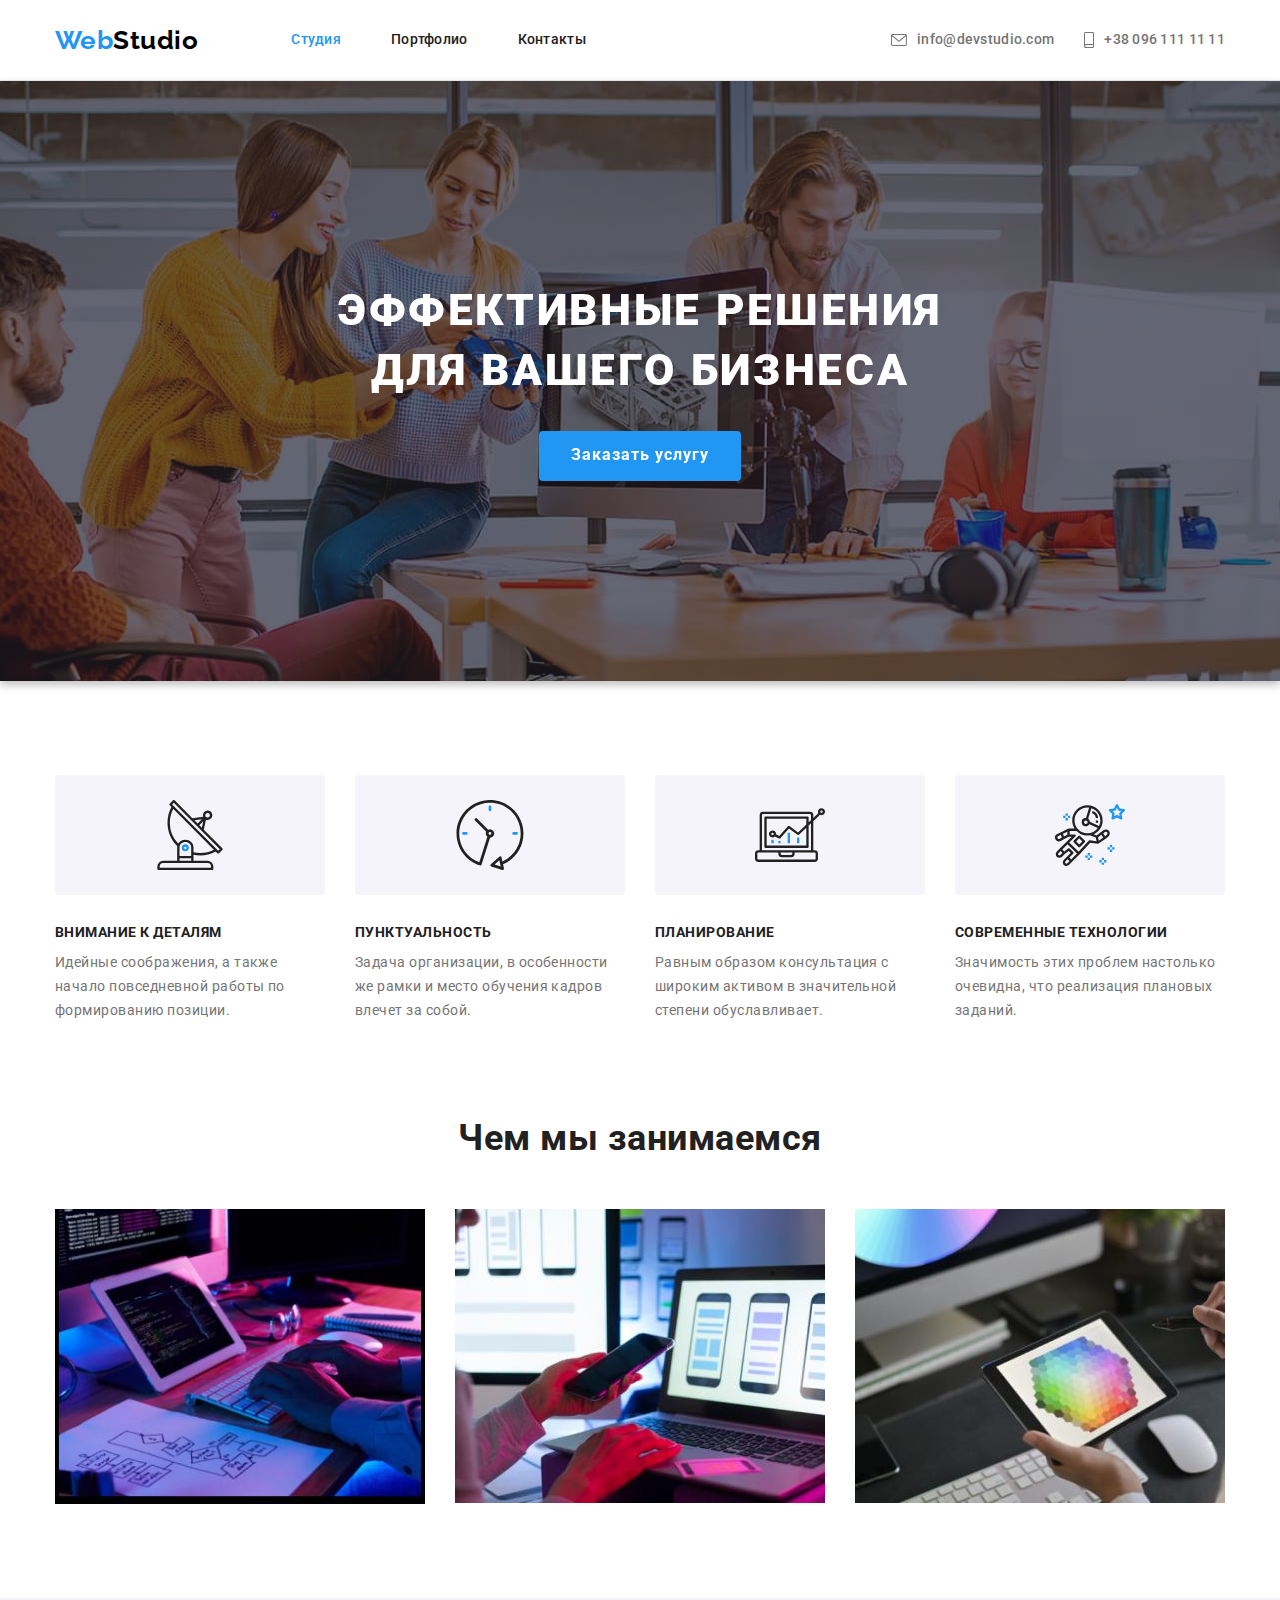
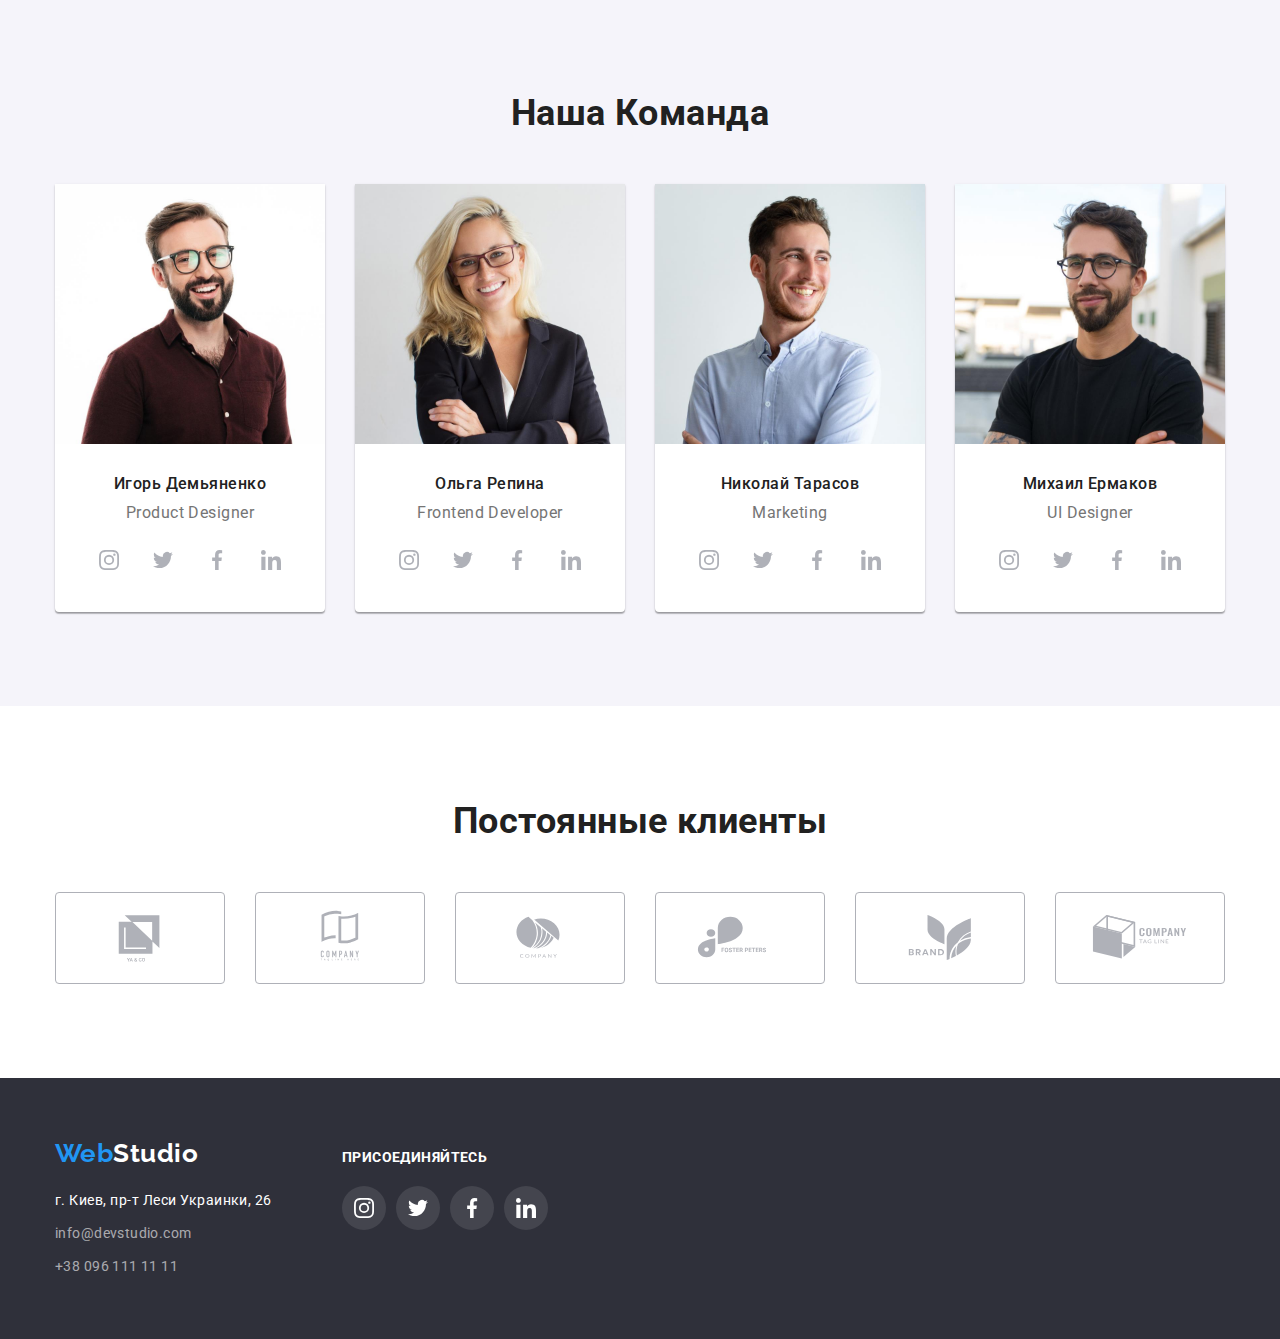
==== commit 55a25703: "final commit" ====
--- a/index.html
+++ b/index.html
@@ -266,52 +266,55 @@
                 </div>
                 
             </section>
+            <!-- Our clients -->
             <section class="section clients">
-                <h2 class="section-title">Постоянные клиенты</h2>
-                <ul class="our-clients">
-                    <li class="client">
-                        <a href="">
-                            <svg class="svg-client" width="106px" height="60px">
-                                <use href="./images/icons.svg#icon-Logo"></use>
-                            </svg>
-                        </a>
-                    </li>
-                    <li class="client">
-                        <a href="">
-                            <svg class="svg-client" width="106px" height="60px">
-                                <use href="./images/icons.svg#icon-Logo-1"></use>
-                            </svg>
-                        </a>
-                    </li>
-                    <li class="client">
-                        <a href="">
-                            <svg class="svg-client" width="106px" height="60px">
-                                <use href="./images/icons.svg#icon-Logo-2"></use>
-                            </svg>
-                        </a>
-                    </li>
-                    <li class="client">
-                        <a href="">
-                            <svg class="svg-client" width="106px" height="60px">
-                                <use href="./images/icons.svg#icon-Logo-3"></use>
-                            </svg>
-                        </a>
-                    </li>
-                    <li class="client">
-                        <a href="">
-                            <svg class="svg-client" width="106px" height="60px">
-                                <use href="./images/icons.svg#icon-Logo-4"></use>
-                            </svg>
-                        </a>
-                    </li>
-                    <li class="client">
-                        <a href="">
-                            <svg class="svg-client" width="106px" height="60px">
-                                <use href="./images/icons.svg#icon-Logo-5"></use>
-                            </svg>
-                        </a>
-                    </li>
-                </ul>
+                <div class="container">
+                    <h2 class="section-title">Постоянные клиенты</h2>
+                    <ul class="our-clients">
+                        <li class="client">
+                            <a href="">
+                                <svg class="svg-client" width="106px" height="60px">
+                                    <use href="./images/icons.svg#icon-Logo"></use>
+                                </svg>
+                            </a>
+                        </li>
+                        <li class="client">
+                            <a href="">
+                                <svg class="svg-client" width="106px" height="60px">
+                                    <use href="./images/icons.svg#icon-Logo-1"></use>
+                                </svg>
+                            </a>
+                        </li>
+                        <li class="client">
+                            <a href="">
+                                <svg class="svg-client" width="106px" height="60px">
+                                    <use href="./images/icons.svg#icon-Logo-2"></use>
+                                </svg>
+                            </a>
+                        </li>
+                        <li class="client">
+                            <a href="">
+                                <svg class="svg-client" width="106px" height="60px">
+                                    <use href="./images/icons.svg#icon-Logo-3"></use>
+                                </svg>
+                            </a>
+                        </li>
+                        <li class="client">
+                            <a href="">
+                                <svg class="svg-client" width="106px" height="60px">
+                                    <use href="./images/icons.svg#icon-Logo-4"></use>
+                                </svg>
+                            </a>
+                        </li>
+                        <li class="client">
+                            <a href="">
+                                <svg class="svg-client" width="106px" height="60px">
+                                    <use href="./images/icons.svg#icon-Logo-5"></use>
+                                </svg>
+                            </a>
+                        </li>
+                    </ul>
+                </div>
             </section>
         </main>
         <!-- Bottom -->
@@ -334,28 +337,28 @@
                     <ul class="social-link-footer">
                         <li>
                             <a href="https://www.instagram.com/" class="link-icon">
-                                <svg class="svg-teammate" width="20px" height="20px">
+                                <svg class="svg-footer" width="20px" height="20px">
                                     <use href="./images/icons.svg#icon-instagram"></use>
                                 </svg>
                             </a>
                         </li>
                         <li>
                             <a href="https://twitter.com/" class="link-icon">
-                                <svg class="svg-teammate" width="20px" height="20px">
+                                <svg class="svg-footer" width="20px" height="20px">
                                     <use href="./images/icons.svg#icon-twitter"></use>
                                 </svg>
                             </a>
                         </li>
                         <li>
                             <a href="https://uk-ua.facebook.com/" class="link-icon">
-                                <svg class="svg-teammate" width="20px" height="20px">
+                                <svg class="svg-footer" width="20px" height="20px">
                                     <use href="./images/icons.svg#icon-facebook"></use>
                                 </svg>
                             </a>
                         </li>
                         <li>
                             <a href="https://www.linkedin.com/" class="link-icon">
-                                <svg class="svg-teammate" width="20px" height="20px">
+                                <svg class="svg-footer" width="20px" height="20px">
                                     <use href="./images/icons.svg#icon-linkedin"></use>
                                 </svg>
                             </a>
--- a/css/styles.css
+++ b/css/styles.css
@@ -89,7 +89,9 @@
 .page-nav .link:focus {
     color: var(--accent-text-color);
 }
-
+.page-nav .link.current {
+    color: var(--accent-text-color)
+}
 /* Contacts */
 .svg-header {
     margin-right: 10px;
@@ -217,8 +219,8 @@
     justify-content: center;
     margin-bottom: 30px;
     border-radius: 4px;
-    padding-top: 25px;
-    padding-bottom: 25px;
+    align-items: center;
+
 
 }
 
@@ -362,6 +364,7 @@
 font-style: normal;
 font-size: 14px;
 line-height: 1.71;
+
 }
 .footer-adress.list :first-child {
     margin-bottom: 9px;
@@ -392,6 +395,7 @@
 
 .container.bottom {
     display: flex;
+    align-items: baseline;
 }
 .join {
     width: 206px;
@@ -424,6 +428,21 @@
     background-color: rgba(255, 255, 255, 0.1);
     border-radius: 50%;
 }
+
+.svg-footer {
+    fill: var(--additionat-text-color);
+}
+
+.link-icon:focus,
+.link-icon:hover {
+    background-color: var(--button-bg-color);
+}
+
+.link-icon:focus .svg-footer,
+.link-icon:hover .svg-footer {
+    fill: var(--button-text-alternative-color);
+
+}
 /* Button */
 .button {
     color: var(--additionat-text-color);
@@ -475,13 +494,19 @@
     display: block;
 }
 
+.project-items {
+    display: block;
+    width: 100%;
+    height: 100%;
+}
 .portfolio-flex {
     margin-right: 30px;
     margin-bottom: 30px;
 }
-.portfolio-flex:hover,
-.portfolio-flex:focus {
-    box-shadow: 0px 1px 1px rgba(0, 0, 0, 0.12), 0px 4px 4px rgba(0, 0, 0, 0.06), 1px 4px 6px rgba(0, 0, 0, 0.16);
+.project-items:hover,
+.project-items:focus
+{
+box-shadow: 0px 1px 1px rgba(0, 0, 0, 0.12), 0px 4px 4px rgba(0, 0, 0, 0.06), 1px 4px 6px rgba(0, 0, 0, 0.16);
 }
 
 .portfolio-flex:nth-child(3n) {
